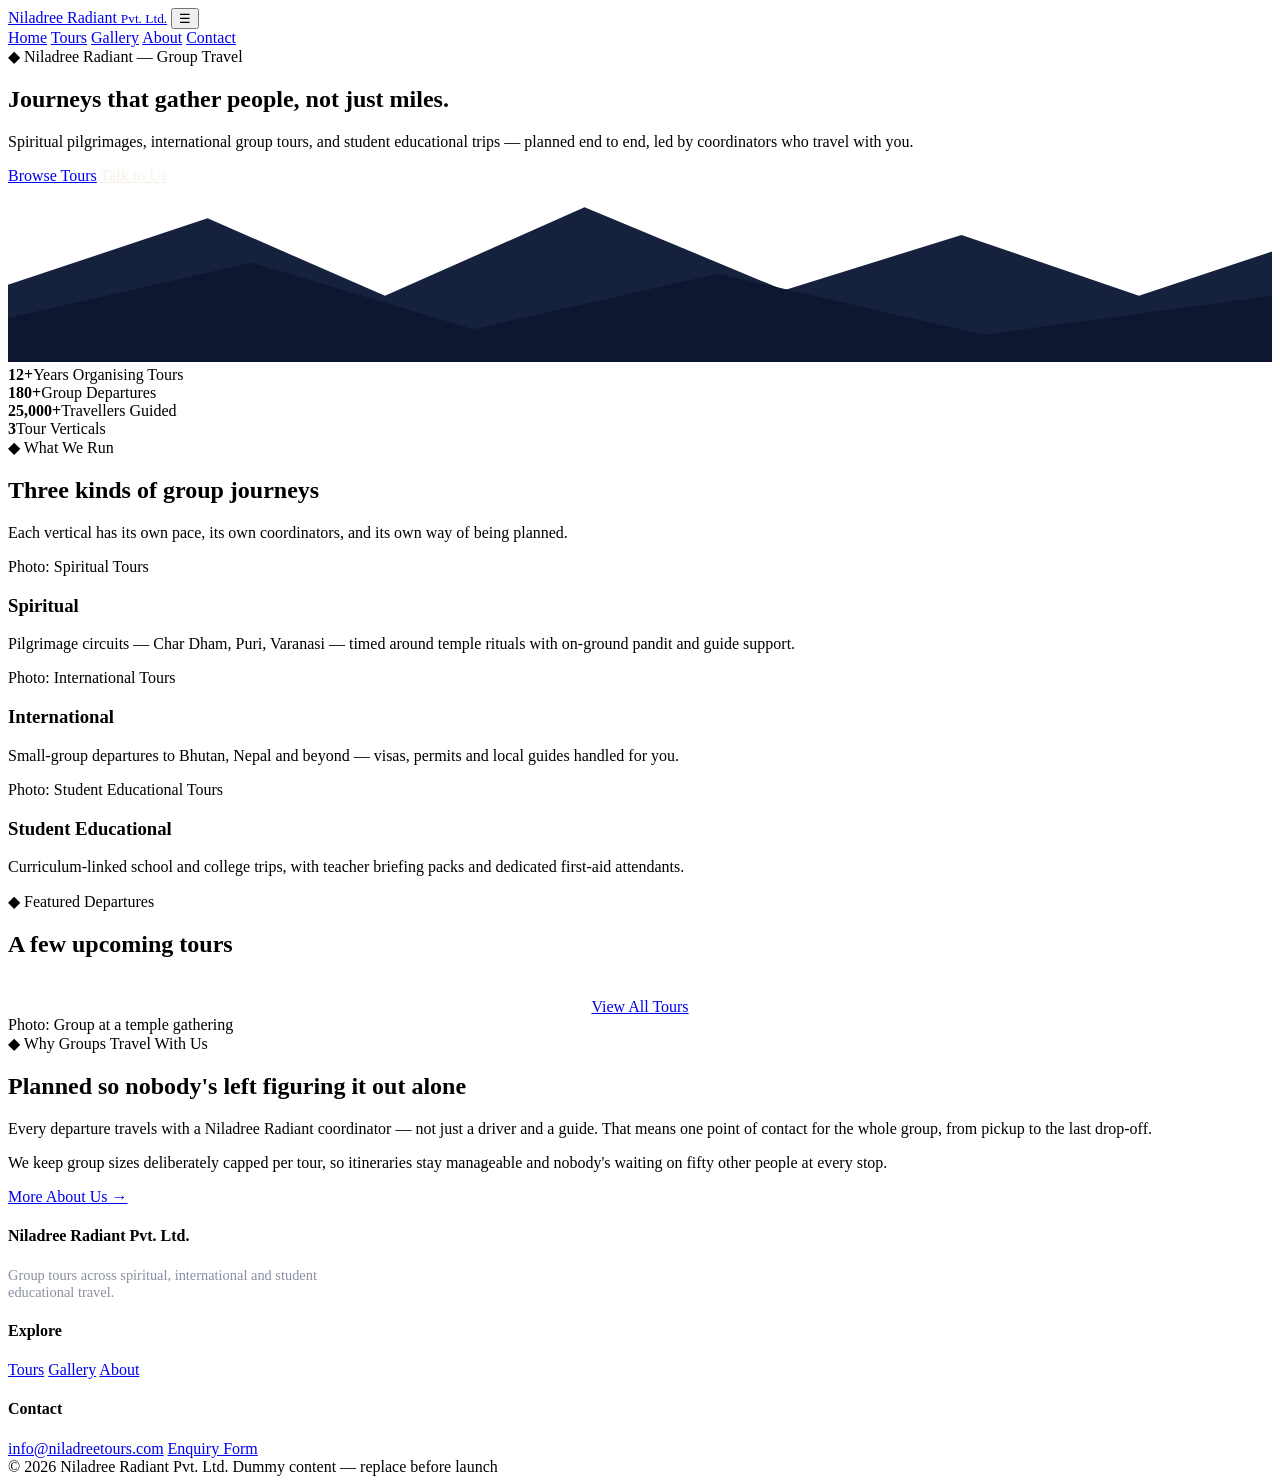
==== index.html @ 83892bda "Add files via upload" ====
<!DOCTYPE html>
<html lang="en">
<head>
<meta charset="UTF-8">
<meta name="viewport" content="width=device-width, initial-scale=1.0">
<title>Niladree Radiant — Group Tours: Spiritual, International & Educational</title>
<meta name="description" content="Niladree Radiant Pvt. Ltd. organises spiritual pilgrimages, international group tours, and student educational trips.">
<link rel="stylesheet" href="css/styles.css">
</head>
<body>

<header class="site-header">
  <div class="nav-inner">
    <a class="brand" href="index.html">Niladree Radiant <small>Pvt. Ltd.</small></a>
    <button class="nav-toggle" aria-label="Toggle menu">☰</button>
    <nav class="main-nav">
      <a href="index.html" class="active">Home</a>
      <a href="tours.html">Tours</a>
      <a href="gallery.html">Gallery</a>
      <a href="about.html">About</a>
      <a href="contact.html">Contact</a>
    </nav>
  </div>
</header>

<section class="hero">
  <div class="hero-inner">
    <span class="eyebrow">◆ Niladree Radiant — Group Travel</span>
    <h1>Journeys that gather people, not just miles.</h1>
    <p class="lead">Spiritual pilgrimages, international group tours, and student educational trips — planned end to end, led by coordinators who travel with you.</p>
    <div class="hero-cta">
      <a class="btn btn-gold" href="tours.html">Browse Tours</a>
      <a class="btn" style="border-color:#C9CBDA; color:#F6F1E7;" href="contact.html">Talk to Us</a>
    </div>
  </div>
  <div class="hero-scene" aria-hidden="true">
    <div class="sun"></div>
    <svg class="mountains" viewBox="0 0 1140 160" preserveAspectRatio="none" xmlns="http://www.w3.org/2000/svg">
      <polygon points="0,160 0,90 180,30 340,100 520,20 700,95 860,45 1020,100 1140,60 1140,160" fill="#16213E"/>
      <polygon points="0,160 0,120 220,70 420,130 640,80 880,135 1140,100 1140,160" fill="#0E1730"/>
    </svg>
  </div>
  <div class="container">
    <div class="stats-strip">
      <div class="stat"><strong>12+</strong><span>Years Organising Tours</span></div>
      <div class="stat"><strong>180+</strong><span>Group Departures</span></div>
      <div class="stat"><strong>25,000+</strong><span>Travellers Guided</span></div>
      <div class="stat"><strong>3</strong><span>Tour Verticals</span></div>
    </div>
  </div>
</section>

<section>
  <div class="container">
    <div class="section-head">
      <span class="eyebrow">◆ What We Run</span>
      <h2>Three kinds of group journeys</h2>
      <p>Each vertical has its own pace, its own coordinators, and its own way of being planned.</p>
    </div>
    <div class="grid-3">
      <div class="card">
        <div class="ph-image tag-spiritual"><span>Photo: Spiritual Tours</span></div>
        <div class="card-body">
          <h3>Spiritual</h3>
          <p>Pilgrimage circuits — Char Dham, Puri, Varanasi — timed around temple rituals with on-ground pandit and guide support.</p>
        </div>
      </div>
      <div class="card">
        <div class="ph-image tag-international"><span>Photo: International Tours</span></div>
        <div class="card-body">
          <h3>International</h3>
          <p>Small-group departures to Bhutan, Nepal and beyond — visas, permits and local guides handled for you.</p>
        </div>
      </div>
      <div class="card">
        <div class="ph-image tag-student"><span>Photo: Student Educational Tours</span></div>
        <div class="card-body">
          <h3>Student Educational</h3>
          <p>Curriculum-linked school and college trips, with teacher briefing packs and dedicated first-aid attendants.</p>
        </div>
      </div>
    </div>
  </div>
</section>

<section class="bg-sand-deep">
  <div class="container">
    <div class="section-head left">
      <span class="eyebrow">◆ Featured Departures</span>
      <h2>A few upcoming tours</h2>
    </div>
    <div class="grid-3" id="featured-tours"></div>
    <div style="text-align:center; margin-top:40px;">
      <a class="btn btn-solid" href="tours.html">View All Tours</a>
    </div>
  </div>
</section>

<section>
  <div class="container two-col">
    <div>
      <div class="ph-image tag-mixed" style="border-radius:2px;"><span>Photo: Group at a temple gathering</span></div>
    </div>
    <div>
      <span class="eyebrow">◆ Why Groups Travel With Us</span>
      <h2>Planned so nobody's left figuring it out alone</h2>
      <p>Every departure travels with a Niladree Radiant coordinator — not just a driver and a guide. That means one point of contact for the whole group, from pickup to the last drop-off.</p>
      <p>We keep group sizes deliberately capped per tour, so itineraries stay manageable and nobody's waiting on fifty other people at every stop.</p>
      <a class="btn" href="about.html">More About Us →</a>
    </div>
  </div>
</section>

<footer class="site-footer">
  <div class="container">
    <div class="footer-grid">
      <div>
        <h4>Niladree Radiant Pvt. Ltd.</h4>
        <p style="color:#8A8FA3; font-size:0.9rem; max-width:320px;">Group tours across spiritual, international and student educational travel.</p>
      </div>
      <div>
        <h4>Explore</h4>
        <a href="tours.html">Tours</a>
        <a href="gallery.html">Gallery</a>
        <a href="about.html">About</a>
      </div>
      <div>
        <h4>Contact</h4>
        <a href="mailto:info@niladreetours.com">info@niladreetours.com</a>
        <a href="contact.html">Enquiry Form</a>
      </div>
    </div>
    <div class="footer-bottom">
      <span>© 2026 Niladree Radiant Pvt. Ltd.</span>
      <span>Dummy content — replace before launch</span>
    </div>
  </div>
</footer>

<script src="js/tours-data.js"></script>
<script src="js/main.js"></script>
<script>renderFeatured("featured-tours");</script>
</body>
</html>
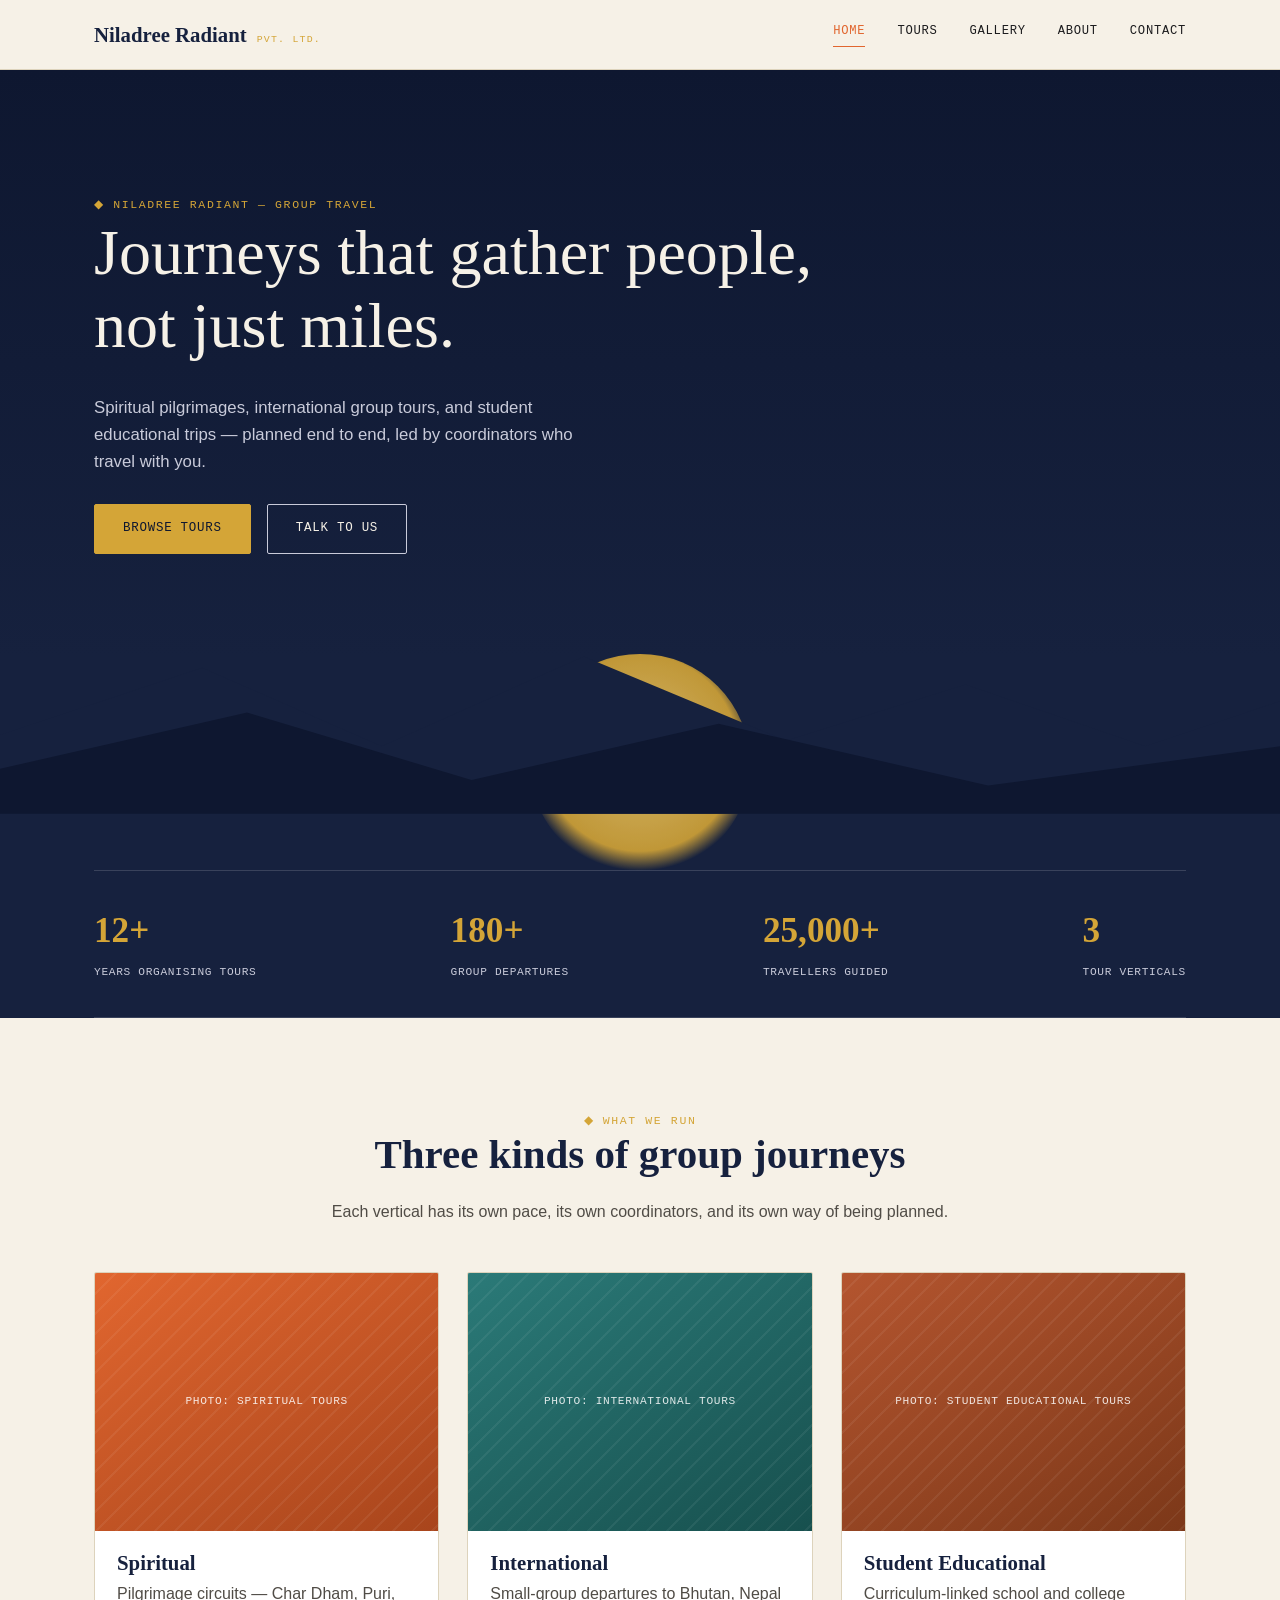
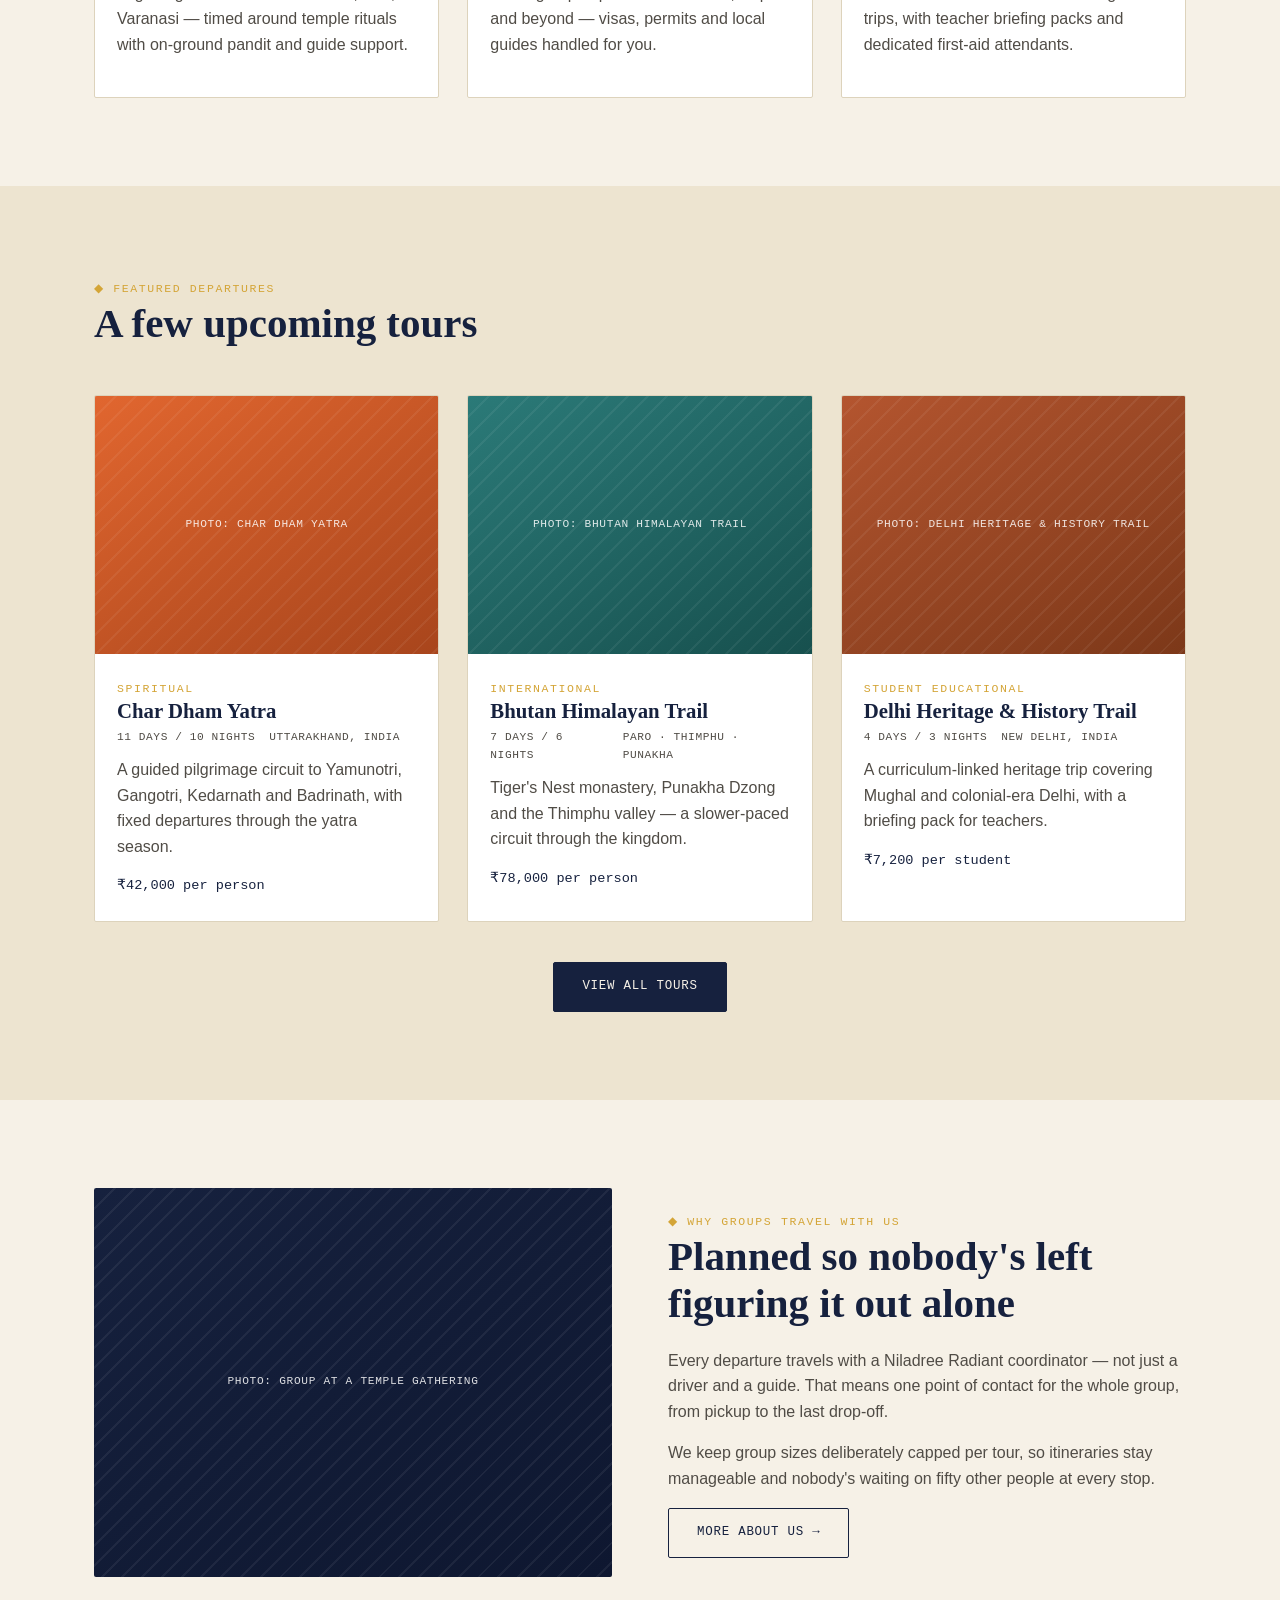
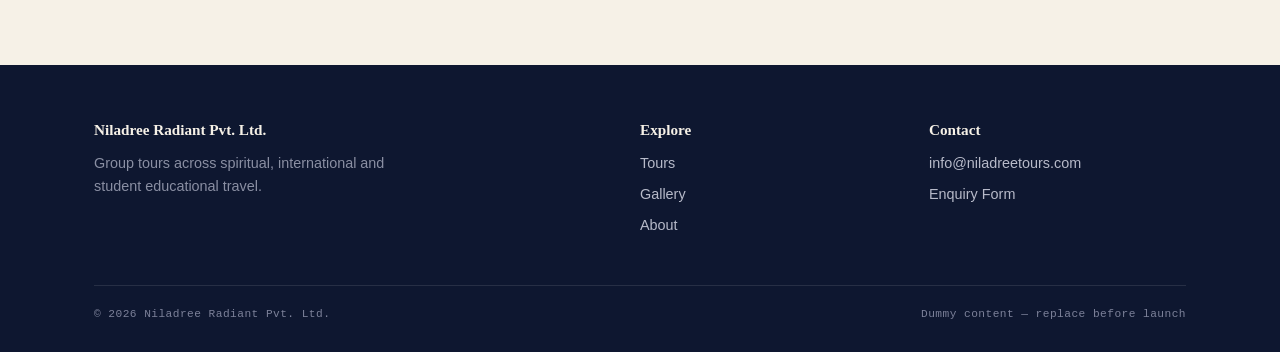
==== commit b3d2643a: "Add files via upload" ====
--- a/index.html
+++ b/index.html
@@ -5,7 +5,7 @@
 <meta name="viewport" content="width=device-width, initial-scale=1.0">
 <title>Niladree Radiant — Group Tours: Spiritual, International & Educational</title>
 <meta name="description" content="Niladree Radiant Pvt. Ltd. organises spiritual pilgrimages, international group tours, and student educational trips.">
-<link rel="stylesheet" href="css/styles.css">
+<link rel="stylesheet" href="styles.css">
 </head>
 <body>
 
@@ -137,8 +137,8 @@
   </div>
 </footer>
 
-<script src="js/tours-data.js"></script>
-<script src="js/main.js"></script>
+<script src="tours-data.js"></script>
+<script src="main.js"></script>
 <script>renderFeatured("featured-tours");</script>
 </body>
 </html>
--- a/styles.css
+++ b/styles.css
@@ -0,0 +1,518 @@
+/* ============================================================
+   NILADREE RADIANT — Design Tokens
+   Palette: Nilambar (indigo night sky) → Radiant Gold (dawn)
+   Signature: horizon-line motif (sun rising over Nilachala / "blue mountain")
+   ============================================================ */
+
+@import url('https://fonts.googleapis.com/css2?family=Fraunces:opsz,wght@9..144,400;9..144,500;9..144,600;9..144,700&family=Work+Sans:wght@400;500;600;700&family=IBM+Plex+Mono:wght@500&display=swap');
+
+:root {
+  /* Color */
+  --nilambar:      #16213E;   /* deep indigo — night sky over the mountain */
+  --nilambar-deep:  #0E1730;
+  --gold:           #D4A537;  /* radiant — the dawn */
+  --gold-soft:      #E8C971;
+  --marigold:       #E1662F;  /* spiritual tours */
+  --teal:           #2B7A78;  /* international tours */
+  --clay:           #B4552F;  /* student/educational tours */
+  --sand:           #F6F1E7;  /* warm paper background */
+  --sand-deep:      #EDE4D0;
+  --ink:            #1B1B1D;
+  --ink-soft:       #504C46;
+  --line:           #DDD3BC;
+
+  /* Type */
+  --f-display: 'Fraunces', Georgia, serif;
+  --f-body: 'Work Sans', -apple-system, sans-serif;
+  --f-mono: 'IBM Plex Mono', monospace;
+
+  --radius: 2px;
+}
+
+* { box-sizing: border-box; }
+html { scroll-behavior: smooth; }
+
+body {
+  margin: 0;
+  font-family: var(--f-body);
+  background: var(--sand);
+  color: var(--ink);
+  line-height: 1.6;
+  -webkit-font-smoothing: antialiased;
+}
+
+img { max-width: 100%; display: block; }
+a { color: inherit; text-decoration: none; }
+
+h1, h2, h3, h4 {
+  font-family: var(--f-display);
+  font-weight: 600;
+  line-height: 1.15;
+  margin: 0 0 0.5em;
+  color: var(--nilambar);
+}
+
+h1 { font-size: clamp(2.4rem, 5vw, 4.2rem); font-weight: 500; }
+h2 { font-size: clamp(1.8rem, 3.2vw, 2.6rem); }
+h3 { font-size: 1.3rem; }
+
+p { margin: 0 0 1em; color: var(--ink-soft); }
+
+.eyebrow {
+  font-family: var(--f-mono);
+  font-size: 0.72rem;
+  letter-spacing: 0.14em;
+  text-transform: uppercase;
+  color: var(--gold);
+  display: inline-flex;
+  align-items: center;
+  gap: 0.5em;
+}
+
+.container {
+  max-width: 1140px;
+  margin: 0 auto;
+  padding: 0 24px;
+}
+
+section { padding: 88px 0; }
+
+/* ---------- Buttons ---------- */
+.btn {
+  display: inline-block;
+  font-family: var(--f-mono);
+  font-size: 0.78rem;
+  letter-spacing: 0.06em;
+  text-transform: uppercase;
+  padding: 14px 28px;
+  border: 1px solid var(--nilambar);
+  border-radius: var(--radius);
+  cursor: pointer;
+  background: transparent;
+  color: var(--nilambar);
+  transition: background 0.25s ease, color 0.25s ease, border-color 0.25s ease;
+}
+.btn:hover { background: var(--nilambar); color: var(--sand); }
+
+.btn-solid {
+  background: var(--nilambar);
+  color: var(--sand);
+}
+.btn-solid:hover { background: var(--gold); border-color: var(--gold); color: var(--nilambar-deep); }
+
+.btn-gold {
+  background: var(--gold);
+  border-color: var(--gold);
+  color: var(--nilambar-deep);
+}
+.btn-gold:hover { background: var(--gold-soft); border-color: var(--gold-soft); }
+
+/* ---------- Nav ---------- */
+header.site-header {
+  position: sticky;
+  top: 0;
+  z-index: 100;
+  background: var(--sand);
+  border-bottom: 1px solid var(--line);
+}
+.nav-inner {
+  max-width: 1140px;
+  margin: 0 auto;
+  padding: 18px 24px;
+  display: flex;
+  align-items: center;
+  justify-content: space-between;
+}
+.brand {
+  display: flex;
+  align-items: baseline;
+  gap: 10px;
+  font-family: var(--f-display);
+  font-size: 1.3rem;
+  color: var(--nilambar);
+  font-weight: 600;
+}
+.brand small {
+  font-family: var(--f-mono);
+  font-size: 0.62rem;
+  letter-spacing: 0.12em;
+  color: var(--gold);
+  font-weight: 500;
+  text-transform: uppercase;
+}
+nav.main-nav { display: flex; gap: 32px; }
+nav.main-nav a {
+  font-family: var(--f-mono);
+  font-size: 0.76rem;
+  letter-spacing: 0.06em;
+  text-transform: uppercase;
+  color: var(--ink);
+  padding-bottom: 4px;
+  border-bottom: 1px solid transparent;
+  transition: border-color 0.2s, color 0.2s;
+}
+nav.main-nav a:hover, nav.main-nav a.active {
+  color: var(--marigold);
+  border-color: var(--marigold);
+}
+.nav-toggle { display: none; background: none; border: none; cursor: pointer; }
+
+@media (max-width: 760px) {
+  nav.main-nav {
+    position: absolute;
+    top: 100%; left: 0; right: 0;
+    background: var(--sand);
+    flex-direction: column;
+    gap: 0;
+    border-bottom: 1px solid var(--line);
+    display: none;
+  }
+  nav.main-nav.open { display: flex; }
+  nav.main-nav a { padding: 16px 24px; border-bottom: 1px solid var(--line); }
+  .nav-toggle { display: block; }
+}
+
+/* ---------- Horizon motif (signature element) ---------- */
+.horizon {
+  width: 100%;
+  height: auto;
+  display: block;
+}
+.horizon-divider {
+  padding: 6px 0;
+  background: var(--sand);
+}
+
+/* ---------- Hero ---------- */
+.hero {
+  position: relative;
+  background: linear-gradient(180deg, var(--nilambar-deep) 0%, var(--nilambar) 62%, var(--nilambar) 100%);
+  color: var(--sand);
+  overflow: hidden;
+  padding: 0;
+}
+.hero-inner {
+  max-width: 1140px;
+  margin: 0 auto;
+  padding: 120px 24px 0;
+  position: relative;
+  z-index: 2;
+}
+.hero h1 { color: var(--sand); max-width: 760px; }
+.hero p.lead { color: #C9CBDA; max-width: 520px; font-size: 1.05rem; }
+.hero-cta { display: flex; gap: 16px; margin-top: 28px; flex-wrap: wrap; }
+
+.hero-scene { position: relative; height: 220px; margin-top: 40px; }
+.sun {
+  position: absolute;
+  left: 50%;
+  bottom: -60px;
+  transform: translateX(-50%);
+  width: 220px; height: 220px;
+  border-radius: 50%;
+  background: radial-gradient(circle at 50% 45%, var(--gold-soft), var(--gold) 60%, transparent 72%);
+  opacity: 0;
+  animation: rise 1.6s ease-out 0.2s forwards;
+}
+@keyframes rise {
+  from { opacity: 0; transform: translateX(-50%) translateY(30px); }
+  to   { opacity: 0.9; transform: translateX(-50%) translateY(0); }
+}
+.mountains {
+  position: absolute;
+  bottom: 0; left: 0; right: 0;
+  width: 100%;
+}
+
+@media (prefers-reduced-motion: reduce) {
+  .sun { animation: none; opacity: 0.9; }
+}
+
+/* ---------- Section headers ---------- */
+.section-head {
+  max-width: 620px;
+  margin: 0 auto 48px;
+  text-align: center;
+}
+.section-head.left { margin: 0 0 48px; text-align: left; }
+
+/* ---------- Cards grid ---------- */
+.grid-3 {
+  display: grid;
+  grid-template-columns: repeat(3, 1fr);
+  gap: 28px;
+}
+@media (max-width: 900px) { .grid-3 { grid-template-columns: 1fr; } }
+
+.card {
+  background: #fff;
+  border: 1px solid var(--line);
+  border-radius: var(--radius);
+  overflow: hidden;
+  transition: transform 0.25s ease, box-shadow 0.25s ease;
+}
+.card:hover { transform: translateY(-4px); box-shadow: 0 16px 32px rgba(22,33,62,0.1); }
+
+.ph-image {
+  aspect-ratio: 4/3;
+  display: flex;
+  align-items: center;
+  justify-content: center;
+  color: rgba(255,255,255,0.85);
+  font-family: var(--f-mono);
+  font-size: 0.7rem;
+  letter-spacing: 0.06em;
+  text-align: center;
+  padding: 16px;
+  text-transform: uppercase;
+  position: relative;
+}
+.ph-image span { position: relative; z-index: 2; }
+.ph-image::after {
+  content: '';
+  position: absolute; inset: 0;
+  background: repeating-linear-gradient(135deg, rgba(255,255,255,0.06) 0 2px, transparent 2px 14px);
+}
+
+.tag-spiritual { background: linear-gradient(150deg, var(--marigold), #a8451c); }
+.tag-international { background: linear-gradient(150deg, var(--teal), #17504e); }
+.tag-student { background: linear-gradient(150deg, var(--clay), #7c3819); }
+.tag-mixed { background: linear-gradient(150deg, var(--nilambar), var(--nilambar-deep)); }
+
+.card-body { padding: 20px 22px 24px; }
+.card-body h3 { margin-bottom: 6px; }
+.card-meta {
+  font-family: var(--f-mono);
+  font-size: 0.7rem;
+  letter-spacing: 0.05em;
+  text-transform: uppercase;
+  color: var(--ink-soft);
+  display: flex;
+  gap: 14px;
+  margin-bottom: 10px;
+}
+.card-price {
+  font-family: var(--f-mono);
+  font-size: 0.85rem;
+  color: var(--nilambar);
+  margin-top: 12px;
+}
+
+/* ---------- Tabs (Tours page) ---------- */
+.tab-bar {
+  display: flex;
+  gap: 4px;
+  border-bottom: 1px solid var(--line);
+  margin-bottom: 40px;
+  flex-wrap: wrap;
+}
+.tab-btn {
+  font-family: var(--f-mono);
+  font-size: 0.78rem;
+  letter-spacing: 0.06em;
+  text-transform: uppercase;
+  padding: 14px 22px;
+  background: none;
+  border: none;
+  border-bottom: 2px solid transparent;
+  cursor: pointer;
+  color: var(--ink-soft);
+  transition: color 0.2s, border-color 0.2s;
+}
+.tab-btn.active { color: var(--nilambar); border-color: var(--gold); }
+.tab-panel { display: none; animation: fadein 0.35s ease; }
+.tab-panel.active { display: block; }
+@keyframes fadein { from { opacity: 0; } to { opacity: 1; } }
+
+/* ---------- Footer ---------- */
+footer.site-footer {
+  background: var(--nilambar-deep);
+  color: #B7BAC9;
+  padding: 56px 0 28px;
+}
+.footer-grid {
+  display: grid;
+  grid-template-columns: 2fr 1fr 1fr;
+  gap: 32px;
+  margin-bottom: 40px;
+}
+@media (max-width: 700px) { .footer-grid { grid-template-columns: 1fr; } }
+footer h4 { color: var(--sand); font-size: 0.95rem; margin-bottom: 14px; }
+footer a { color: #B7BAC9; display: block; margin-bottom: 8px; font-size: 0.9rem; }
+footer a:hover { color: var(--gold); }
+.footer-bottom {
+  border-top: 1px solid rgba(255,255,255,0.1);
+  padding-top: 20px;
+  font-family: var(--f-mono);
+  font-size: 0.7rem;
+  letter-spacing: 0.04em;
+  color: #7C8199;
+  display: flex;
+  justify-content: space-between;
+  flex-wrap: wrap;
+  gap: 8px;
+}
+
+/* ---------- Forms ---------- */
+.field { margin-bottom: 18px; }
+.field label {
+  display: block;
+  font-family: var(--f-mono);
+  font-size: 0.72rem;
+  letter-spacing: 0.06em;
+  text-transform: uppercase;
+  color: var(--ink-soft);
+  margin-bottom: 6px;
+}
+.field input, .field select, .field textarea {
+  width: 100%;
+  padding: 12px 14px;
+  border: 1px solid var(--line);
+  border-radius: var(--radius);
+  background: #fff;
+  font-family: var(--f-body);
+  font-size: 0.95rem;
+  color: var(--ink);
+}
+.field input:focus, .field select:focus, .field textarea:focus {
+  outline: 2px solid var(--gold);
+  outline-offset: 1px;
+  border-color: var(--gold);
+}
+.form-note { font-size: 0.82rem; color: var(--ink-soft); }
+.form-status { font-family: var(--f-mono); font-size: 0.8rem; margin-top: 12px; }
+.form-status.ok { color: var(--teal); }
+.form-status.err { color: var(--clay); }
+
+/* ---------- Itinerary gate ---------- */
+.gate-wrap { position: relative; }
+.gate-content {
+  transition: filter 0.6s ease;
+}
+.gate-content.locked {
+  filter: blur(9px);
+  user-select: none;
+  pointer-events: none;
+}
+.gate-overlay {
+  position: absolute;
+  inset: 0;
+  display: flex;
+  align-items: center;
+  justify-content: center;
+  padding: 24px;
+  z-index: 5;
+}
+.gate-card {
+  background: #fff;
+  border: 1px solid var(--line);
+  border-radius: var(--radius);
+  padding: 36px 32px;
+  max-width: 420px;
+  width: 100%;
+  box-shadow: 0 24px 60px rgba(22,33,62,0.22);
+}
+.gate-card h3 { margin-bottom: 6px; }
+.gate-card p { font-size: 0.9rem; }
+
+.reveal-line {
+  height: 2px;
+  width: 0%;
+  background: linear-gradient(90deg, var(--gold), var(--marigold));
+  transition: width 0.9s ease;
+  margin-bottom: 18px;
+}
+.reveal-line.done { width: 100%; }
+
+/* ---------- Itinerary day list ---------- */
+.day {
+  display: grid;
+  grid-template-columns: 90px 1fr;
+  gap: 20px;
+  padding: 22px 0;
+  border-top: 1px solid var(--line);
+}
+.day:first-child { border-top: none; }
+.day-num {
+  font-family: var(--f-mono);
+  font-size: 0.75rem;
+  letter-spacing: 0.06em;
+  color: var(--gold);
+  text-transform: uppercase;
+}
+.day-num strong {
+  display: block;
+  font-family: var(--f-display);
+  font-size: 1.6rem;
+  color: var(--nilambar);
+  font-weight: 600;
+}
+
+.include-list { list-style: none; padding: 0; margin: 0; display: grid; grid-template-columns: 1fr 1fr; gap: 8px 20px; }
+.include-list li { font-size: 0.9rem; padding-left: 18px; position: relative; }
+.include-list li::before { content: '—'; position: absolute; left: 0; color: var(--gold); }
+
+/* ---------- Misc ---------- */
+.badge {
+  display: inline-block;
+  font-family: var(--f-mono);
+  font-size: 0.68rem;
+  letter-spacing: 0.06em;
+  text-transform: uppercase;
+  padding: 5px 10px;
+  border-radius: var(--radius);
+  color: #fff;
+}
+.two-col {
+  display: grid;
+  grid-template-columns: 1fr 1fr;
+  gap: 56px;
+  align-items: center;
+}
+@media (max-width: 800px) { .two-col { grid-template-columns: 1fr; gap: 32px; } }
+
+.gallery-grid {
+  columns: 3 220px;
+  column-gap: 20px;
+}
+.gallery-grid figure {
+  break-inside: avoid;
+  margin: 0 0 20px;
+}
+.gallery-grid figcaption {
+  font-family: var(--f-mono);
+  font-size: 0.7rem;
+  color: var(--ink-soft);
+  padding-top: 6px;
+}
+@media (max-width: 700px) { .gallery-grid { columns: 1 100%; } }
+
+.team-grid {
+  display: grid;
+  grid-template-columns: repeat(4, 1fr);
+  gap: 24px;
+}
+@media (max-width: 800px) { .team-grid { grid-template-columns: repeat(2, 1fr); } }
+.team-card h4 { margin: 14px 0 2px; font-family: var(--f-body); font-weight: 600; font-size: 1rem; color: var(--ink); }
+.team-role { font-family: var(--f-mono); font-size: 0.7rem; text-transform: uppercase; letter-spacing: 0.05em; color: var(--gold); }
+
+.stats-strip {
+  display: flex;
+  justify-content: space-between;
+  flex-wrap: wrap;
+  gap: 24px;
+  border-top: 1px solid rgba(255,255,255,0.15);
+  border-bottom: 1px solid rgba(255,255,255,0.15);
+  padding: 32px 0;
+  margin-top: 56px;
+}
+.stat { font-family: var(--f-mono); color: var(--sand); }
+.stat strong { display: block; font-family: var(--f-display); font-size: 2.2rem; color: var(--gold); font-weight: 600; }
+.stat span { font-size: 0.7rem; letter-spacing: 0.06em; text-transform: uppercase; color: #C9CBDA; }
+
+.bg-nilambar { background: var(--nilambar); color: var(--sand); }
+.bg-nilambar h2 { color: var(--sand); }
+.bg-nilambar p { color: #C9CBDA; }
+.bg-sand-deep { background: var(--sand-deep); }
+
+:focus-visible { outline: 2px solid var(--gold); outline-offset: 2px; }
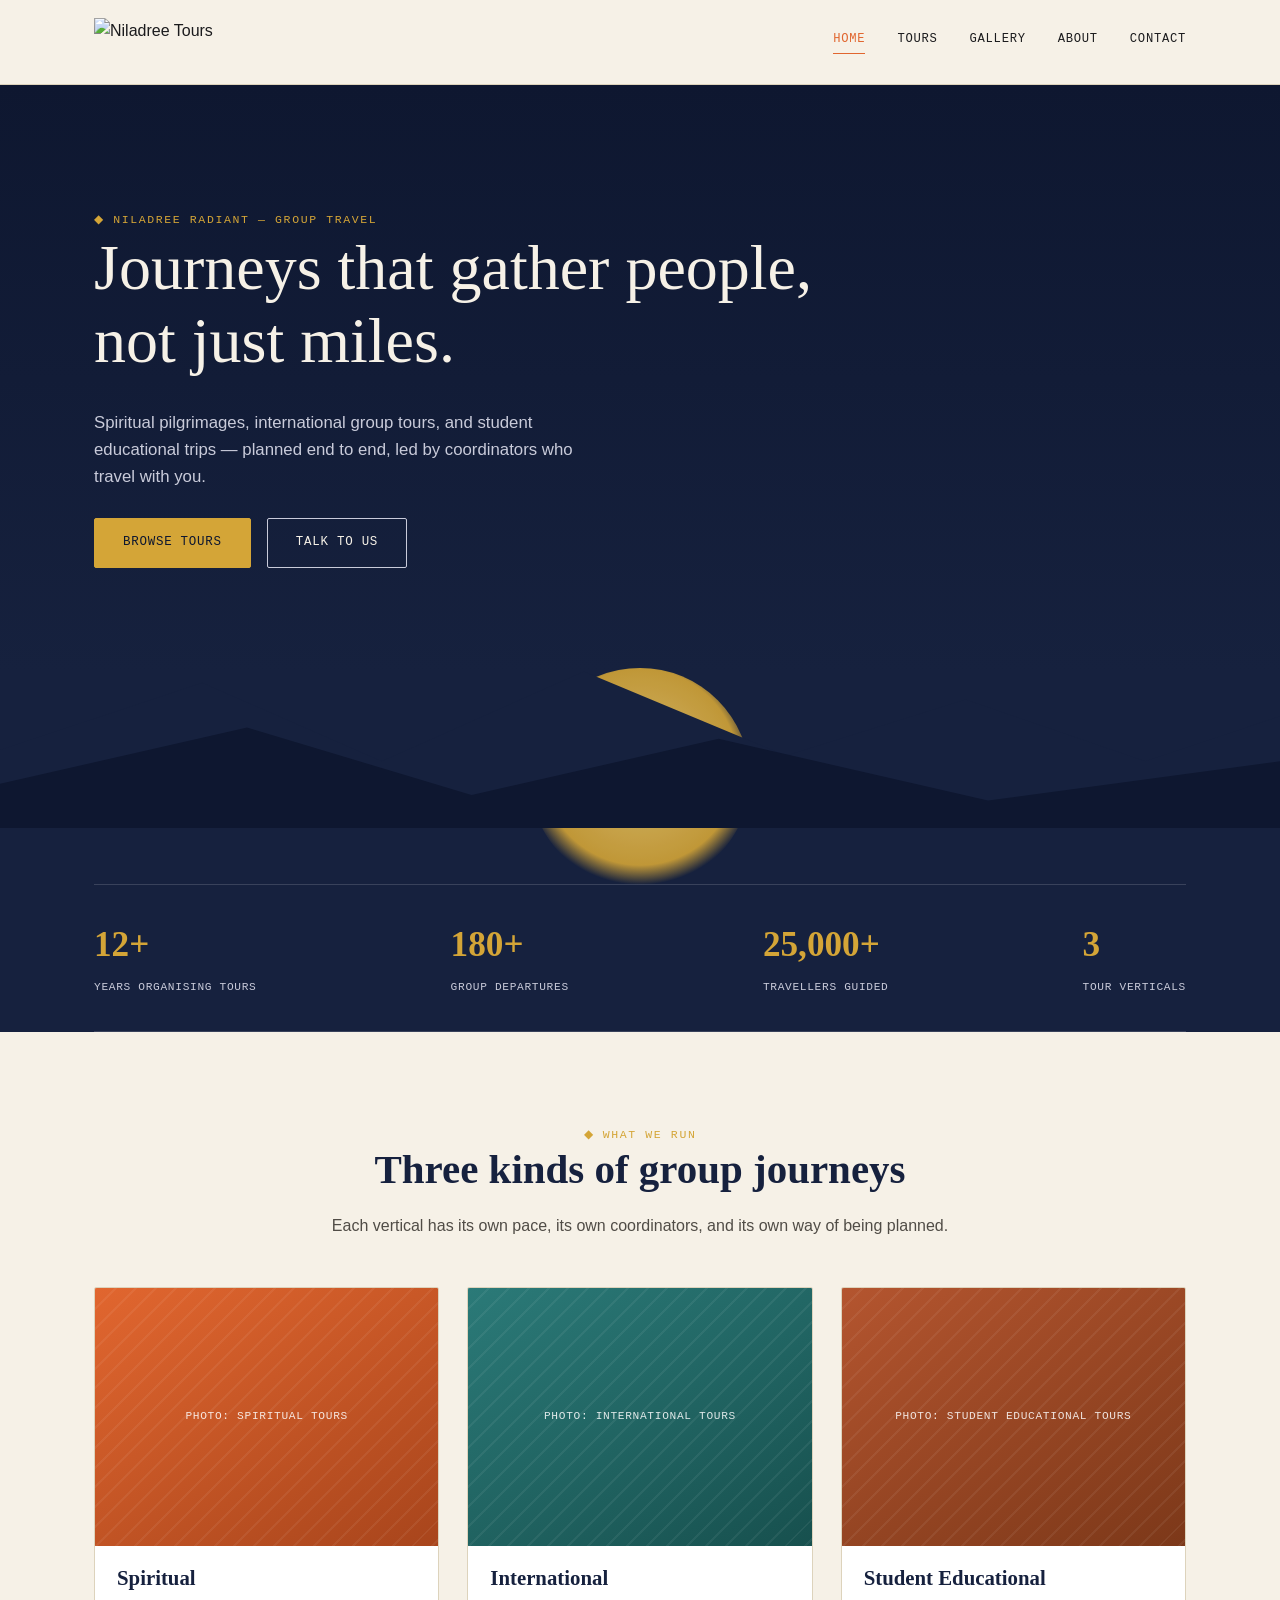
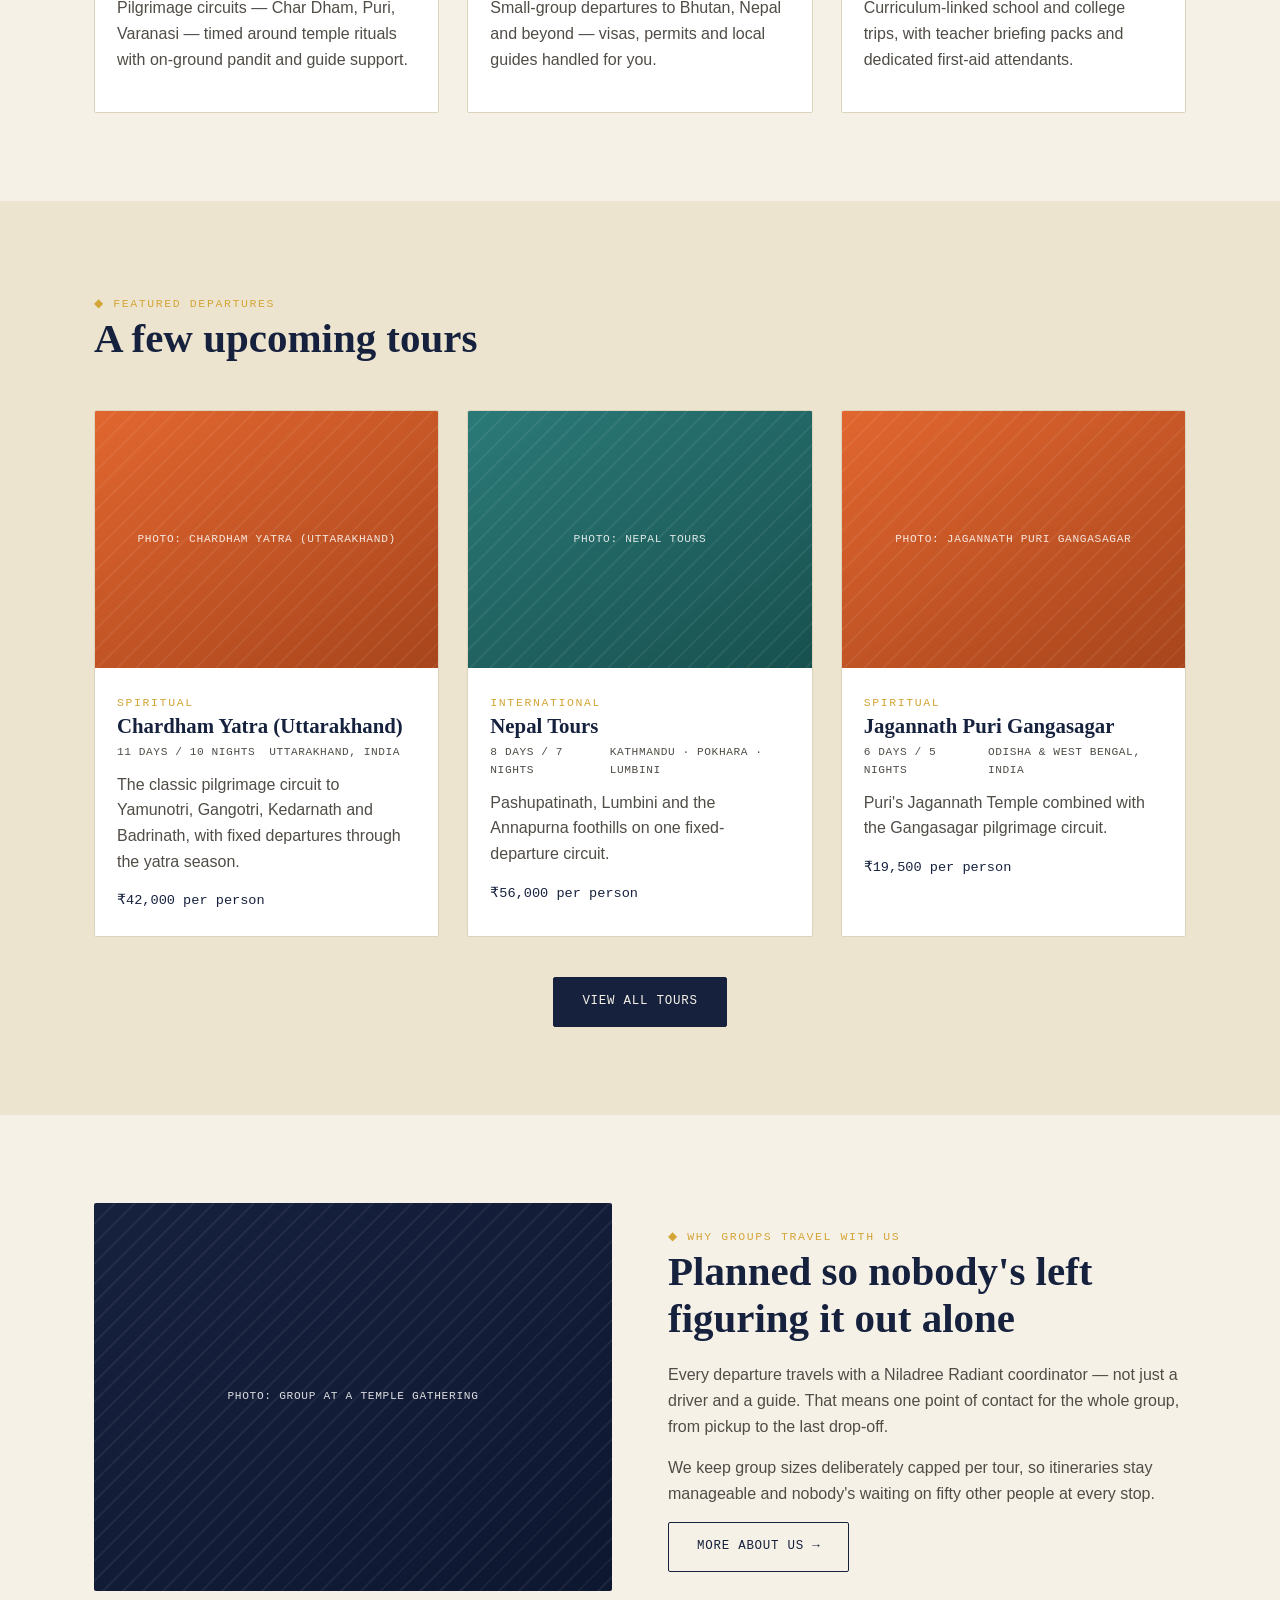
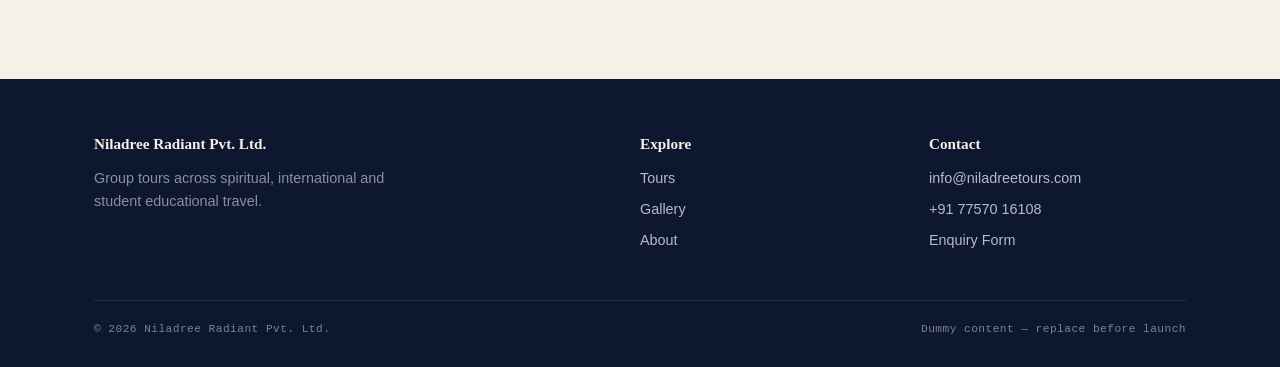
==== commit f84c5c95: "Add files via upload" ====
--- a/index.html
+++ b/index.html
@@ -11,7 +11,7 @@
 
 <header class="site-header">
   <div class="nav-inner">
-    <a class="brand" href="index.html">Niladree Radiant <small>Pvt. Ltd.</small></a>
+    <a class="brand" href="index.html"><img src="assets/logo.png" alt="Niladree Tours" class="brand-logo"></a>
     <button class="nav-toggle" aria-label="Toggle menu">☰</button>
     <nav class="main-nav">
       <a href="index.html" class="active">Home</a>
@@ -127,6 +127,7 @@
       <div>
         <h4>Contact</h4>
         <a href="mailto:info@niladreetours.com">info@niladreetours.com</a>
+        <a href="tel:+917757016108">+91 77570 16108</a>
         <a href="contact.html">Enquiry Form</a>
       </div>
     </div>
--- a/styles.css
+++ b/styles.css
@@ -125,20 +125,13 @@
 }
 .brand {
   display: flex;
-  align-items: baseline;
+  align-items: center;
   gap: 10px;
-  font-family: var(--f-display);
-  font-size: 1.3rem;
-  color: var(--nilambar);
-  font-weight: 600;
-}
-.brand small {
-  font-family: var(--f-mono);
-  font-size: 0.62rem;
-  letter-spacing: 0.12em;
-  color: var(--gold);
-  font-weight: 500;
-  text-transform: uppercase;
+}
+.brand-logo {
+  height: 48px;
+  width: auto;
+  display: block;
 }
 nav.main-nav { display: flex; gap: 32px; }
 nav.main-nav a {
